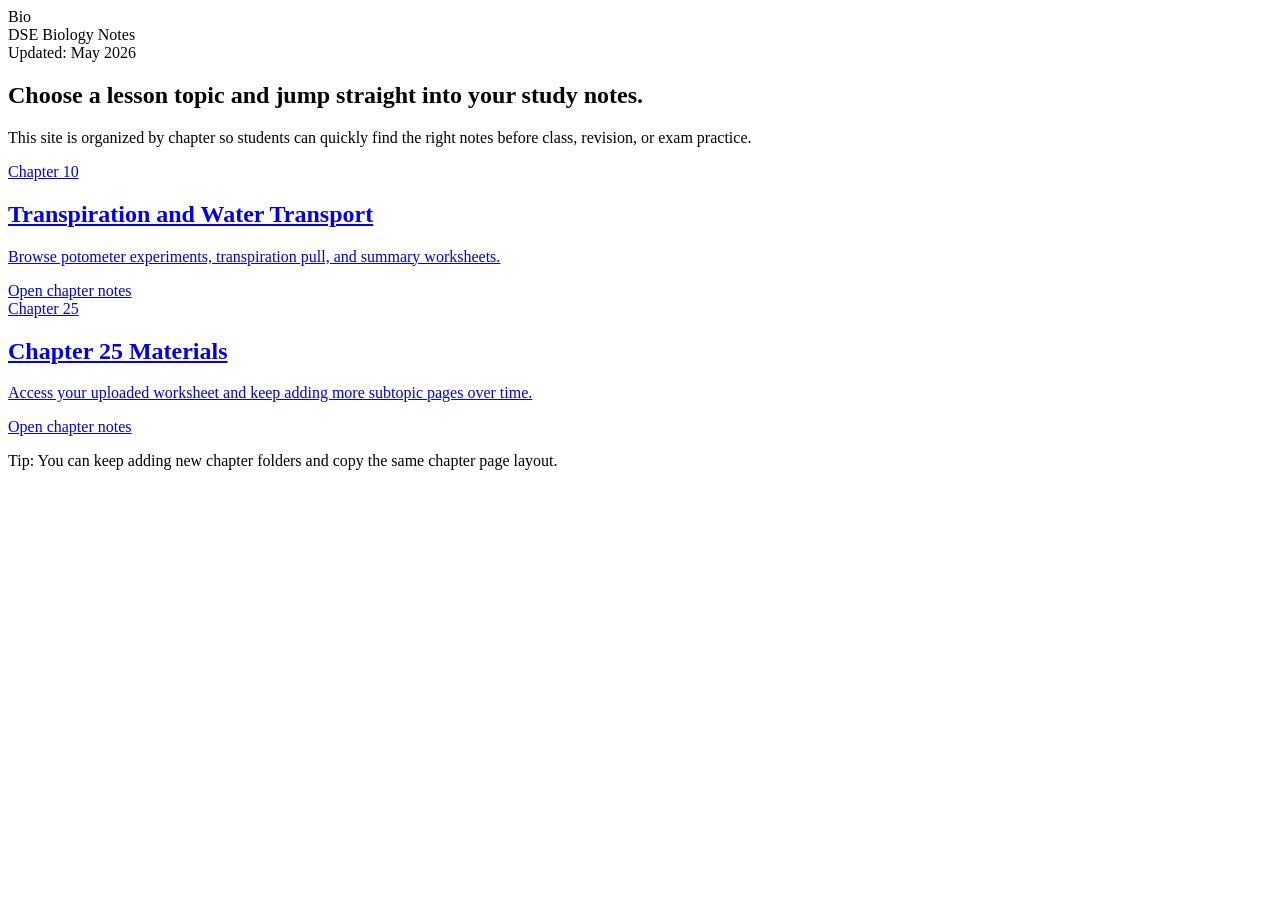
==== index.html @ 4b10b946 "Add files via upload" ====
<!DOCTYPE html>
<html lang="en">
<head>
  <meta charset="UTF-8" />
  <meta name="viewport" content="width=device-width, initial-scale=1.0" />
  <base href="/kcbiology/" />
  <title>DSE Biology Notes Hub</title>
  <meta name="description" content="Topic-by-topic DSE Biology lesson notes." />
  <link rel="preconnect" href="https://fonts.googleapis.com" />
  <link rel="preconnect" href="https://fonts.gstatic.com" crossorigin />
  <link href="https://fonts.googleapis.com/css2?family=Merriweather:wght@700&family=Space+Grotesk:wght@400;500;700&display=swap" rel="stylesheet" />
  <link rel="stylesheet" href="styles.css" />
</head>
<body>
  <main class="site-shell">
    <header class="topbar">
      <div class="brand">
        <div class="brand-badge">Bio</div>
        <div>DSE Biology Notes</div>
      </div>
      <div>Updated: May 2026</div>
    </header>

    <section class="hero">
      <h1>Choose a lesson topic and jump straight into your study notes.</h1>
      <p>
        This site is organized by chapter so students can quickly find the right notes before class,
        revision, or exam practice.
      </p>
    </section>

    <section class="card-grid" aria-label="Chapters">
      <a class="lesson-card" href="10/index.html">
        <div class="card-tag">Chapter 10</div>
        <h2>Transpiration and Water Transport</h2>
        <p>Browse potometer experiments, transpiration pull, and summary worksheets.</p>
        <div class="card-link">Open chapter notes</div>
      </a>

      <a class="lesson-card" href="25/index.html">
        <div class="card-tag">Chapter 25</div>
        <h2>Chapter 25 Materials</h2>
        <p>Access your uploaded worksheet and keep adding more subtopic pages over time.</p>
        <div class="card-link">Open chapter notes</div>
      </a>
    </section>

    <p class="footer-note">Tip: You can keep adding new chapter folders and copy the same chapter page layout.</p>
  </main>
</body>
</html>
---- styles.css ----
:root {
  --bg: #f4f7fb;
  --bg-deep: #e7eef8;
  --surface: #ffffff;
  --surface-soft: #f9fbff;
  --text: #142033;
  --muted: #52657f;
  --line: #d8e2f0;
  --accent: #007a78;
  --accent-2: #d96f1d;
  --accent-3: #1f5fbf;
  --shadow: 0 14px 40px rgba(13, 37, 76, 0.12);
  --radius-lg: 24px;
  --radius-md: 14px;
}

* {
  box-sizing: border-box;
}

html,
body {
  margin: 0;
  padding: 0;
}

body {
  font-family: "Space Grotesk", "Segoe UI", sans-serif;
  color: var(--text);
  background:
    radial-gradient(circle at 15% 12%, rgba(31, 95, 191, 0.12), transparent 34%),
    radial-gradient(circle at 83% 20%, rgba(0, 122, 120, 0.16), transparent 30%),
    linear-gradient(160deg, var(--bg) 0%, var(--bg-deep) 100%);
  min-height: 100vh;
}

a {
  color: inherit;
  text-decoration: none;
}

.site-shell {
  width: min(1120px, 92vw);
  margin: 0 auto;
  padding: 28px 0 56px;
}

.topbar {
  display: flex;
  justify-content: space-between;
  align-items: center;
  gap: 14px;
  margin-bottom: 34px;
}

.brand {
  display: flex;
  align-items: center;
  gap: 10px;
  font-weight: 700;
  letter-spacing: 0.2px;
}

.brand-badge {
  width: 40px;
  height: 40px;
  border-radius: 50%;
  display: grid;
  place-items: center;
  background: linear-gradient(135deg, var(--accent), var(--accent-3));
  color: #fff;
  box-shadow: 0 8px 22px rgba(0, 122, 120, 0.34);
}

.hero {
  position: relative;
  overflow: hidden;
  background: linear-gradient(145deg, #fefeff, #f5f8ff);
  border: 1px solid var(--line);
  border-radius: var(--radius-lg);
  box-shadow: var(--shadow);
  padding: 36px;
  margin-bottom: 26px;
  animation: rise-in 0.7s ease-out both;
}

.hero::after {
  content: "";
  position: absolute;
  width: 280px;
  height: 280px;
  border-radius: 50%;
  top: -120px;
  right: -90px;
  background: radial-gradient(circle, rgba(217, 111, 29, 0.22), transparent 68%);
}

.hero h1 {
  margin: 0;
  font-family: "Merriweather", Georgia, serif;
  font-size: clamp(1.8rem, 2.8vw, 2.7rem);
  line-height: 1.22;
  max-width: 820px;
}

.hero p {
  color: var(--muted);
  font-size: 1.03rem;
  max-width: 760px;
  margin-top: 12px;
  margin-bottom: 0;
}

.card-grid {
  display: grid;
  grid-template-columns: repeat(auto-fit, minmax(250px, 1fr));
  gap: 18px;
}

.lesson-card {
  position: relative;
  overflow: hidden;
  background: var(--surface);
  border: 1px solid var(--line);
  border-radius: var(--radius-md);
  box-shadow: 0 8px 26px rgba(31, 62, 102, 0.09);
  padding: 20px;
  display: flex;
  flex-direction: column;
  gap: 12px;
  min-height: 190px;
  transition: transform 0.22s ease, box-shadow 0.22s ease, border-color 0.22s ease;
  animation: rise-in 0.5s ease-out both;
}

.lesson-card:nth-child(2) {
  animation-delay: 0.12s;
}

.lesson-card:nth-child(3) {
  animation-delay: 0.18s;
}

.lesson-card:hover {
  transform: translateY(-5px);
  border-color: rgba(31, 95, 191, 0.28);
  box-shadow: 0 18px 36px rgba(31, 62, 102, 0.16);
}

.card-tag {
  width: fit-content;
  font-size: 0.76rem;
  font-weight: 700;
  letter-spacing: 0.08em;
  text-transform: uppercase;
  color: #fff;
  background: linear-gradient(140deg, var(--accent-3), var(--accent));
  border-radius: 999px;
  padding: 7px 11px;
}

.lesson-card h2 {
  margin: 4px 0 0;
  font-size: 1.22rem;
}

.lesson-card p {
  margin: 0;
  color: var(--muted);
  line-height: 1.5;
}

.card-link {
  margin-top: auto;
  font-weight: 700;
  color: var(--accent-3);
}

.card-link::after {
  content: " ->";
}

.section-title {
  margin: 20px 0 12px;
  font-size: 1rem;
  letter-spacing: 0.08em;
  text-transform: uppercase;
  color: var(--muted);
}

.note-list {
  display: grid;
  gap: 10px;
}

.note-item {
  display: flex;
  justify-content: space-between;
  gap: 18px;
  align-items: center;
  background: var(--surface-soft);
  border: 1px solid var(--line);
  border-radius: 12px;
  padding: 12px 14px;
}

.note-item span {
  font-weight: 600;
}

.btn {
  display: inline-flex;
  align-items: center;
  justify-content: center;
  gap: 8px;
  border: 1px solid rgba(31, 95, 191, 0.2);
  background: #f5f8ff;
  color: var(--accent-3);
  border-radius: 10px;
  font-weight: 700;
  padding: 8px 12px;
}

.btn:hover {
  background: #edf3ff;
}

.empty-state {
  background: #fff9f4;
  border: 1px dashed #efc8a7;
  border-radius: 12px;
  padding: 16px;
  color: #845539;
}

.footer-note {
  margin-top: 26px;
  color: var(--muted);
  font-size: 0.9rem;
}

@keyframes rise-in {
  from {
    opacity: 0;
    transform: translateY(12px);
  }

  to {
    opacity: 1;
    transform: translateY(0);
  }
}

@media (max-width: 760px) {
  .site-shell {
    width: min(1120px, 94vw);
  }

  .hero {
    padding: 26px;
  }

  .note-item {
    flex-direction: column;
    align-items: flex-start;
  }
}
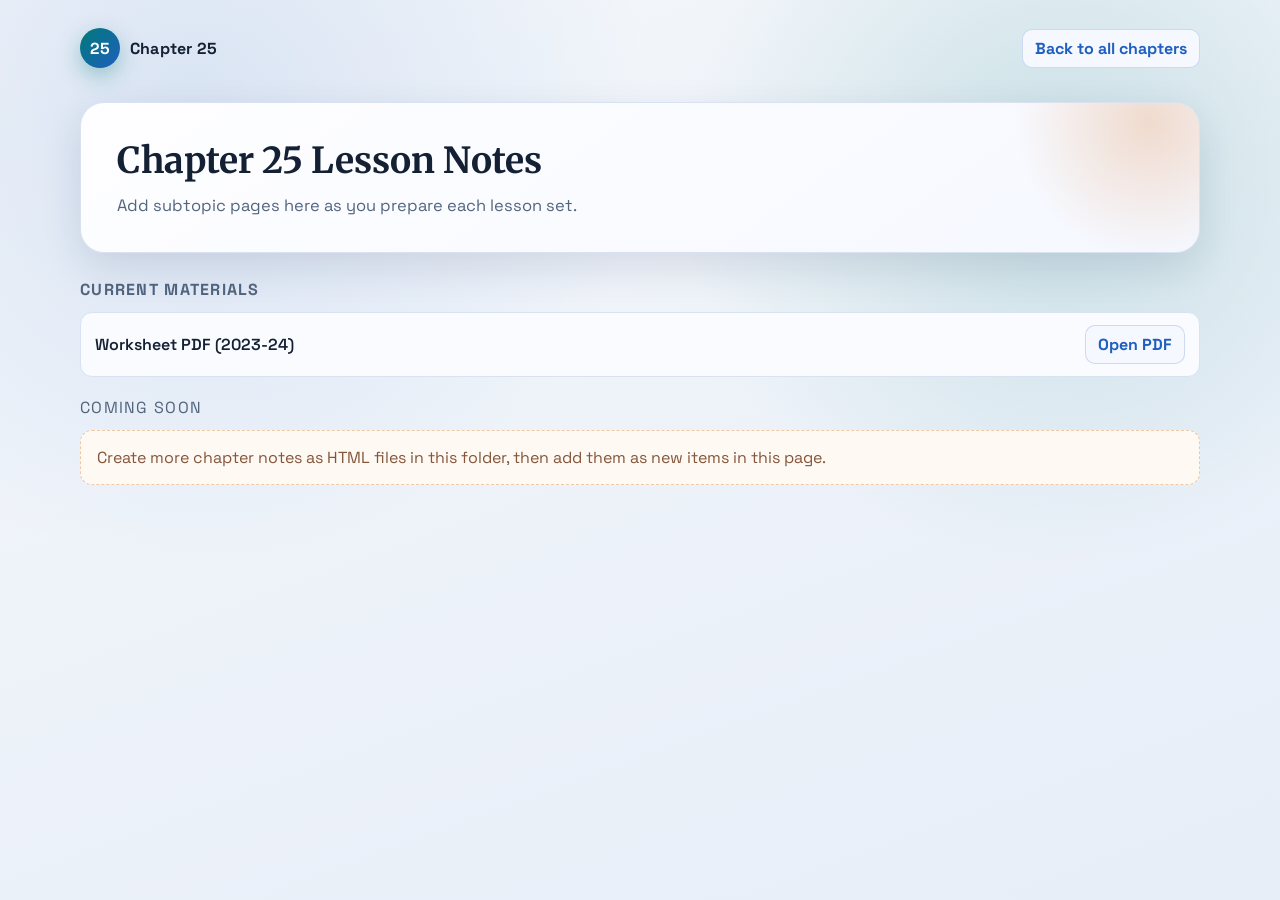
==== commit ccc213bc: "Add files via upload" ====
--- a/index.html
+++ b/index.html
@@ -4,48 +4,39 @@
   <meta charset="UTF-8" />
   <meta name="viewport" content="width=device-width, initial-scale=1.0" />
   <base href="/kcbiology/" />
-  <title>DSE Biology Notes Hub</title>
-  <meta name="description" content="Topic-by-topic DSE Biology lesson notes." />
+  <title>Chapter 25 - DSE Biology Notes</title>
   <link rel="preconnect" href="https://fonts.googleapis.com" />
   <link rel="preconnect" href="https://fonts.gstatic.com" crossorigin />
   <link href="https://fonts.googleapis.com/css2?family=Merriweather:wght@700&family=Space+Grotesk:wght@400;500;700&display=swap" rel="stylesheet" />
-  <link rel="stylesheet" href="styles.css" />
+  <link rel="stylesheet" href="../styles.css" />
 </head>
 <body>
   <main class="site-shell">
     <header class="topbar">
       <div class="brand">
-        <div class="brand-badge">Bio</div>
-        <div>DSE Biology Notes</div>
+        <div class="brand-badge">25</div>
+        <div>Chapter 25</div>
       </div>
-      <div>Updated: May 2026</div>
+      <a class="btn" href="../index.html">Back to all chapters</a>
     </header>
 
     <section class="hero">
-      <h1>Choose a lesson topic and jump straight into your study notes.</h1>
-      <p>
-        This site is organized by chapter so students can quickly find the right notes before class,
-        revision, or exam practice.
-      </p>
+      <h1>Chapter 25 Lesson Notes</h1>
+      <p>Add subtopic pages here as you prepare each lesson set.</p>
     </section>
 
-    <section class="card-grid" aria-label="Chapters">
-      <a class="lesson-card" href="10/index.html">
-        <div class="card-tag">Chapter 10</div>
-        <h2>Transpiration and Water Transport</h2>
-        <p>Browse potometer experiments, transpiration pull, and summary worksheets.</p>
-        <div class="card-link">Open chapter notes</div>
-      </a>
-
-      <a class="lesson-card" href="25/index.html">
-        <div class="card-tag">Chapter 25</div>
-        <h2>Chapter 25 Materials</h2>
-        <p>Access your uploaded worksheet and keep adding more subtopic pages over time.</p>
-        <div class="card-link">Open chapter notes</div>
-      </a>
+    <h2 class="section-title">Current materials</h2>
+    <section class="note-list">
+      <article class="note-item">
+        <span>Worksheet PDF (2023-24)</span>
+        <a class="btn" href="ws_ch25_e_modified_2324.pdf">Open PDF</a>
+      </article>
     </section>
 
-    <p class="footer-note">Tip: You can keep adding new chapter folders and copy the same chapter page layout.</p>
+    <div class="section-title">Coming soon</div>
+    <section class="empty-state">
+      Create more chapter notes as HTML files in this folder, then add them as new items in this page.
+    </section>
   </main>
 </body>
 </html>
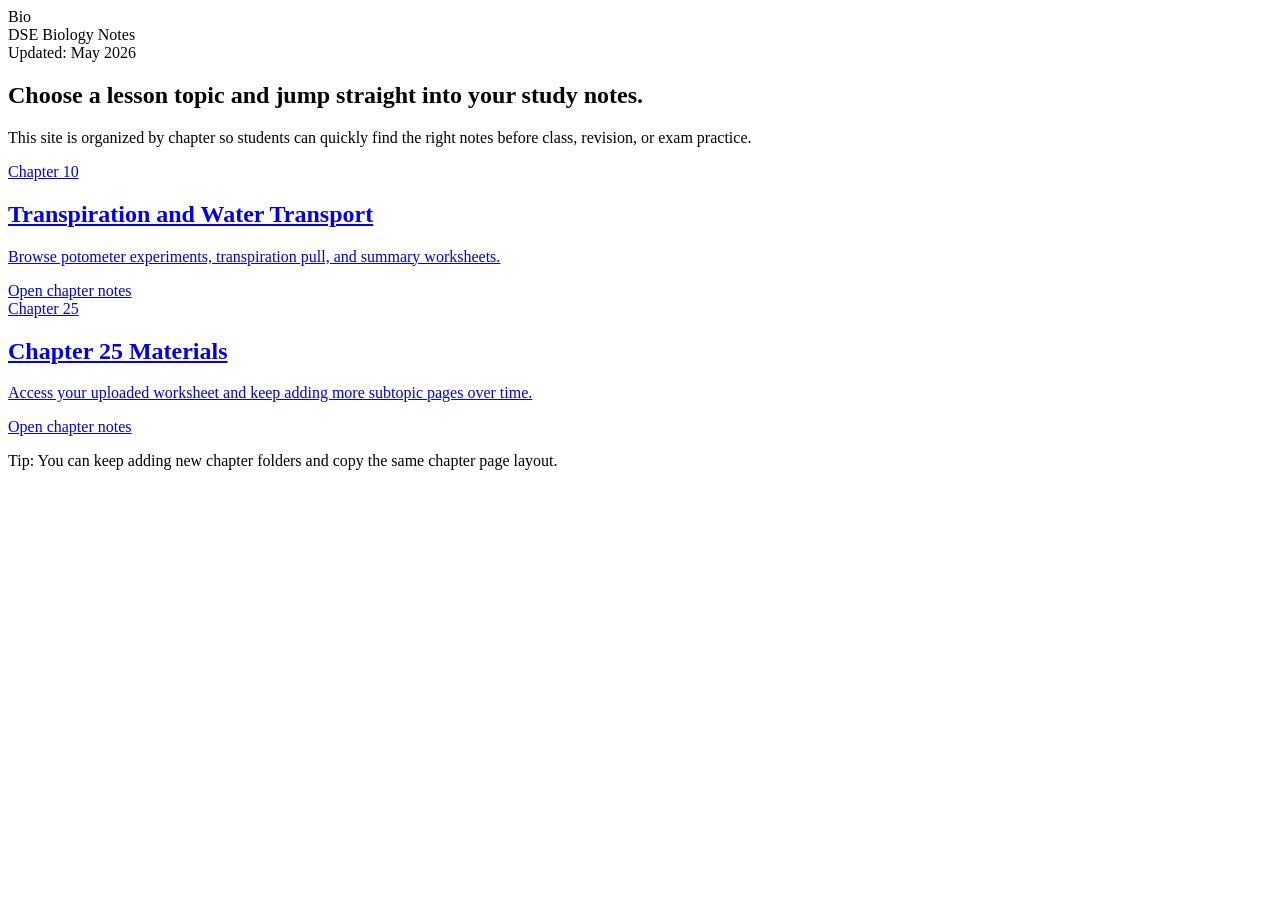
==== commit 8fa9f24d: "Add files via upload" ====
--- a/index.html
+++ b/index.html
@@ -4,39 +4,48 @@
   <meta charset="UTF-8" />
   <meta name="viewport" content="width=device-width, initial-scale=1.0" />
   <base href="/kcbiology/" />
-  <title>Chapter 25 - DSE Biology Notes</title>
+  <title>DSE Biology Notes Hub</title>
+  <meta name="description" content="Topic-by-topic DSE Biology lesson notes." />
   <link rel="preconnect" href="https://fonts.googleapis.com" />
   <link rel="preconnect" href="https://fonts.gstatic.com" crossorigin />
   <link href="https://fonts.googleapis.com/css2?family=Merriweather:wght@700&family=Space+Grotesk:wght@400;500;700&display=swap" rel="stylesheet" />
-  <link rel="stylesheet" href="../styles.css" />
+  <link rel="stylesheet" href="styles.css" />
 </head>
 <body>
   <main class="site-shell">
     <header class="topbar">
       <div class="brand">
-        <div class="brand-badge">25</div>
-        <div>Chapter 25</div>
+        <div class="brand-badge">Bio</div>
+        <div>DSE Biology Notes</div>
       </div>
-      <a class="btn" href="../index.html">Back to all chapters</a>
+      <div>Updated: May 2026</div>
     </header>
 
     <section class="hero">
-      <h1>Chapter 25 Lesson Notes</h1>
-      <p>Add subtopic pages here as you prepare each lesson set.</p>
+      <h1>Choose a lesson topic and jump straight into your study notes.</h1>
+      <p>
+        This site is organized by chapter so students can quickly find the right notes before class,
+        revision, or exam practice.
+      </p>
     </section>
 
-    <h2 class="section-title">Current materials</h2>
-    <section class="note-list">
-      <article class="note-item">
-        <span>Worksheet PDF (2023-24)</span>
-        <a class="btn" href="ws_ch25_e_modified_2324.pdf">Open PDF</a>
-      </article>
+    <section class="card-grid" aria-label="Chapters">
+      <a class="lesson-card" href="10/index.html">
+        <div class="card-tag">Chapter 10</div>
+        <h2>Transpiration and Water Transport</h2>
+        <p>Browse potometer experiments, transpiration pull, and summary worksheets.</p>
+        <div class="card-link">Open chapter notes</div>
+      </a>
+
+      <a class="lesson-card" href="25/index.html">
+        <div class="card-tag">Chapter 25</div>
+        <h2>Chapter 25 Materials</h2>
+        <p>Access your uploaded worksheet and keep adding more subtopic pages over time.</p>
+        <div class="card-link">Open chapter notes</div>
+      </a>
     </section>
 
-    <div class="section-title">Coming soon</div>
-    <section class="empty-state">
-      Create more chapter notes as HTML files in this folder, then add them as new items in this page.
-    </section>
+    <p class="footer-note">Tip: You can keep adding new chapter folders and copy the same chapter page layout.</p>
   </main>
 </body>
 </html>
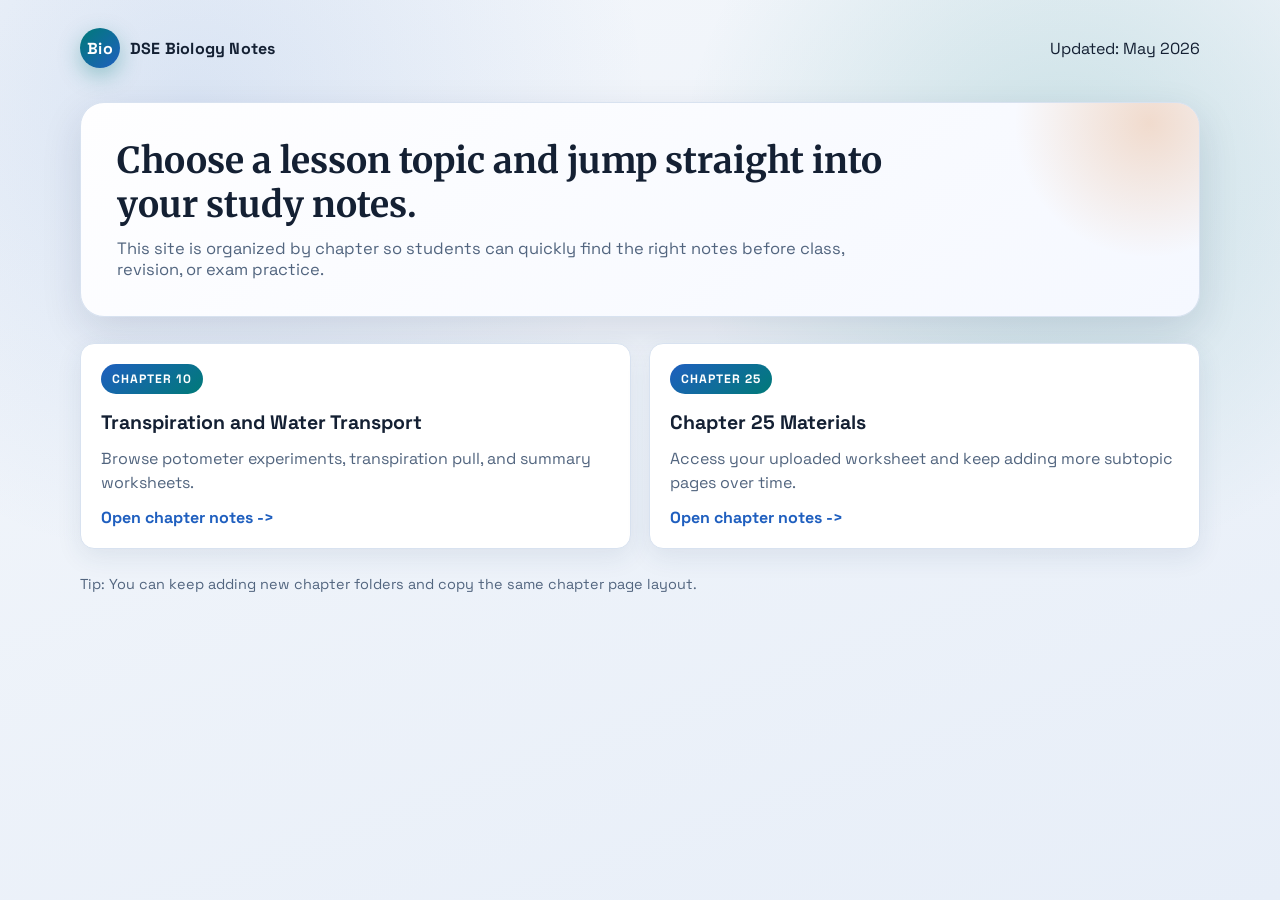
==== commit 37fe7a12: "Add files via upload" ====
--- a/index.html
+++ b/index.html
@@ -3,7 +3,6 @@
 <head>
   <meta charset="UTF-8" />
   <meta name="viewport" content="width=device-width, initial-scale=1.0" />
-  <base href="/kcbiology/" />
   <title>DSE Biology Notes Hub</title>
   <meta name="description" content="Topic-by-topic DSE Biology lesson notes." />
   <link rel="preconnect" href="https://fonts.googleapis.com" />
